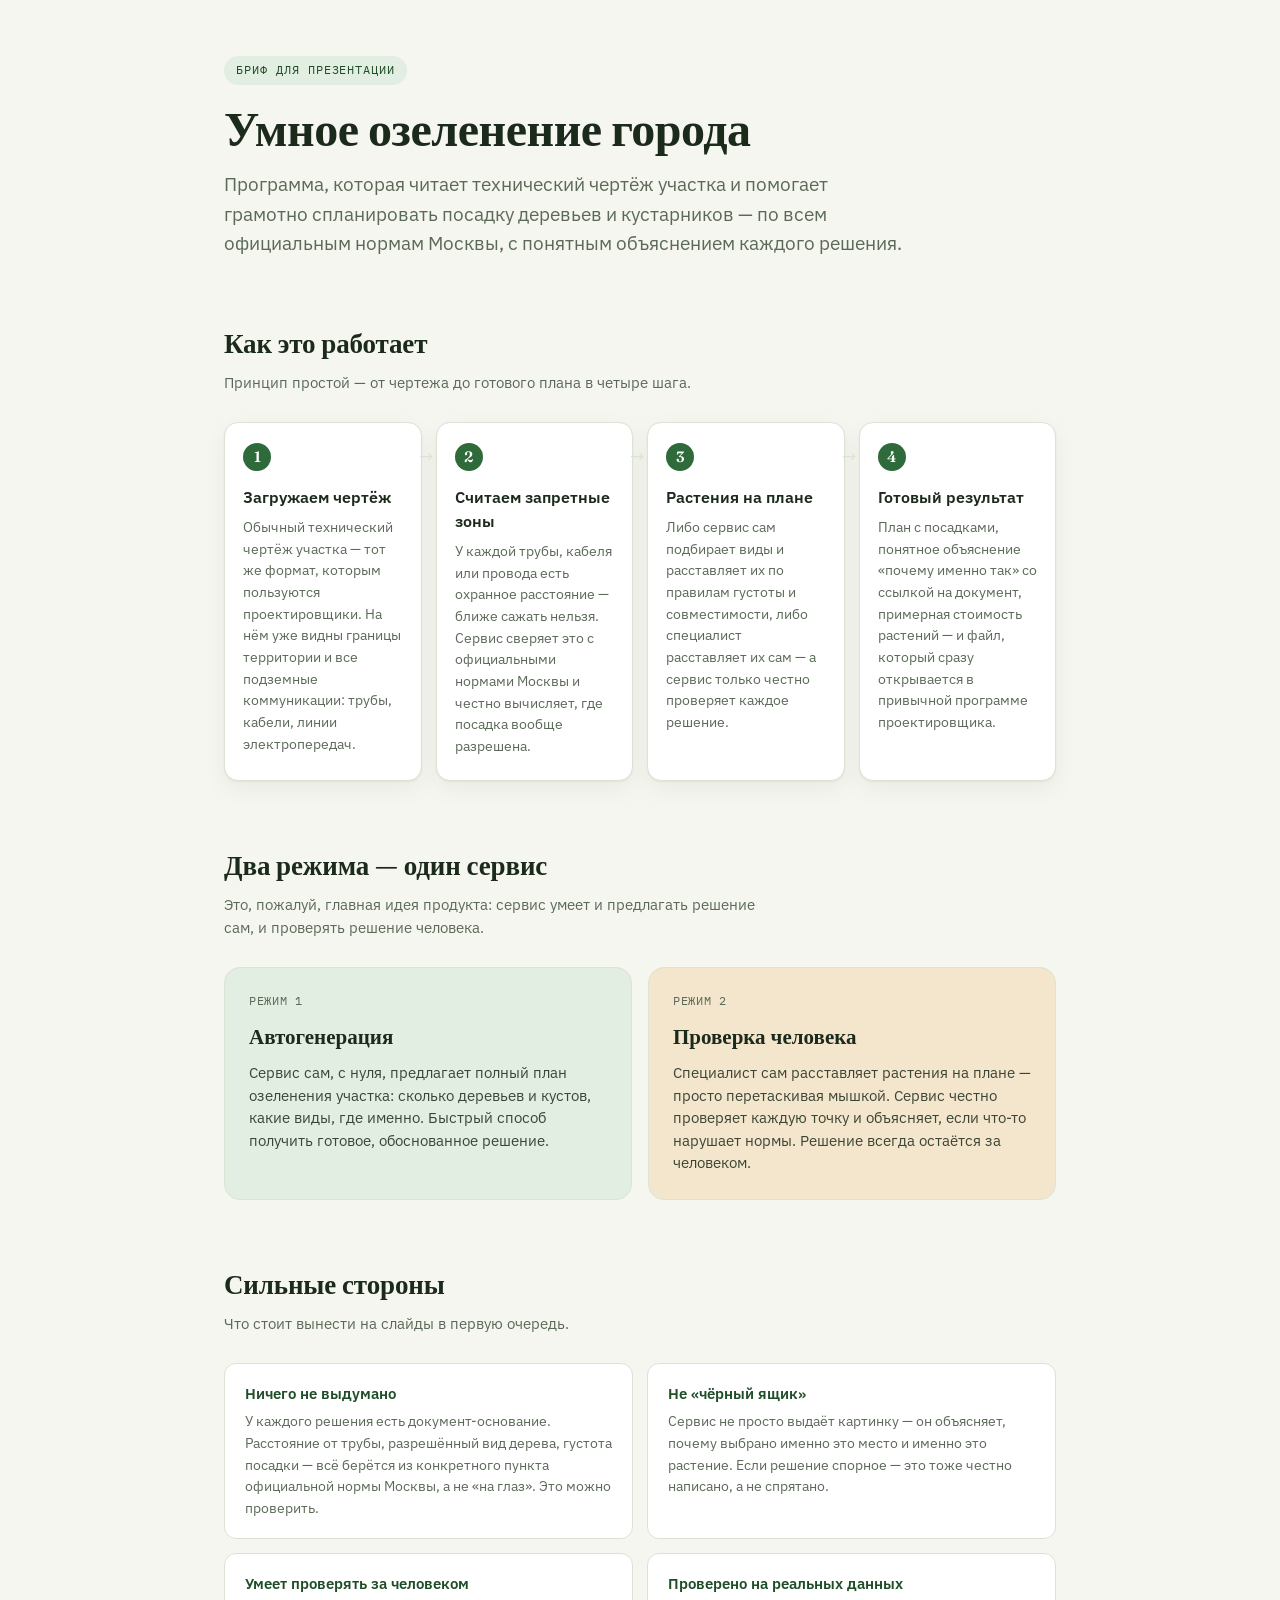
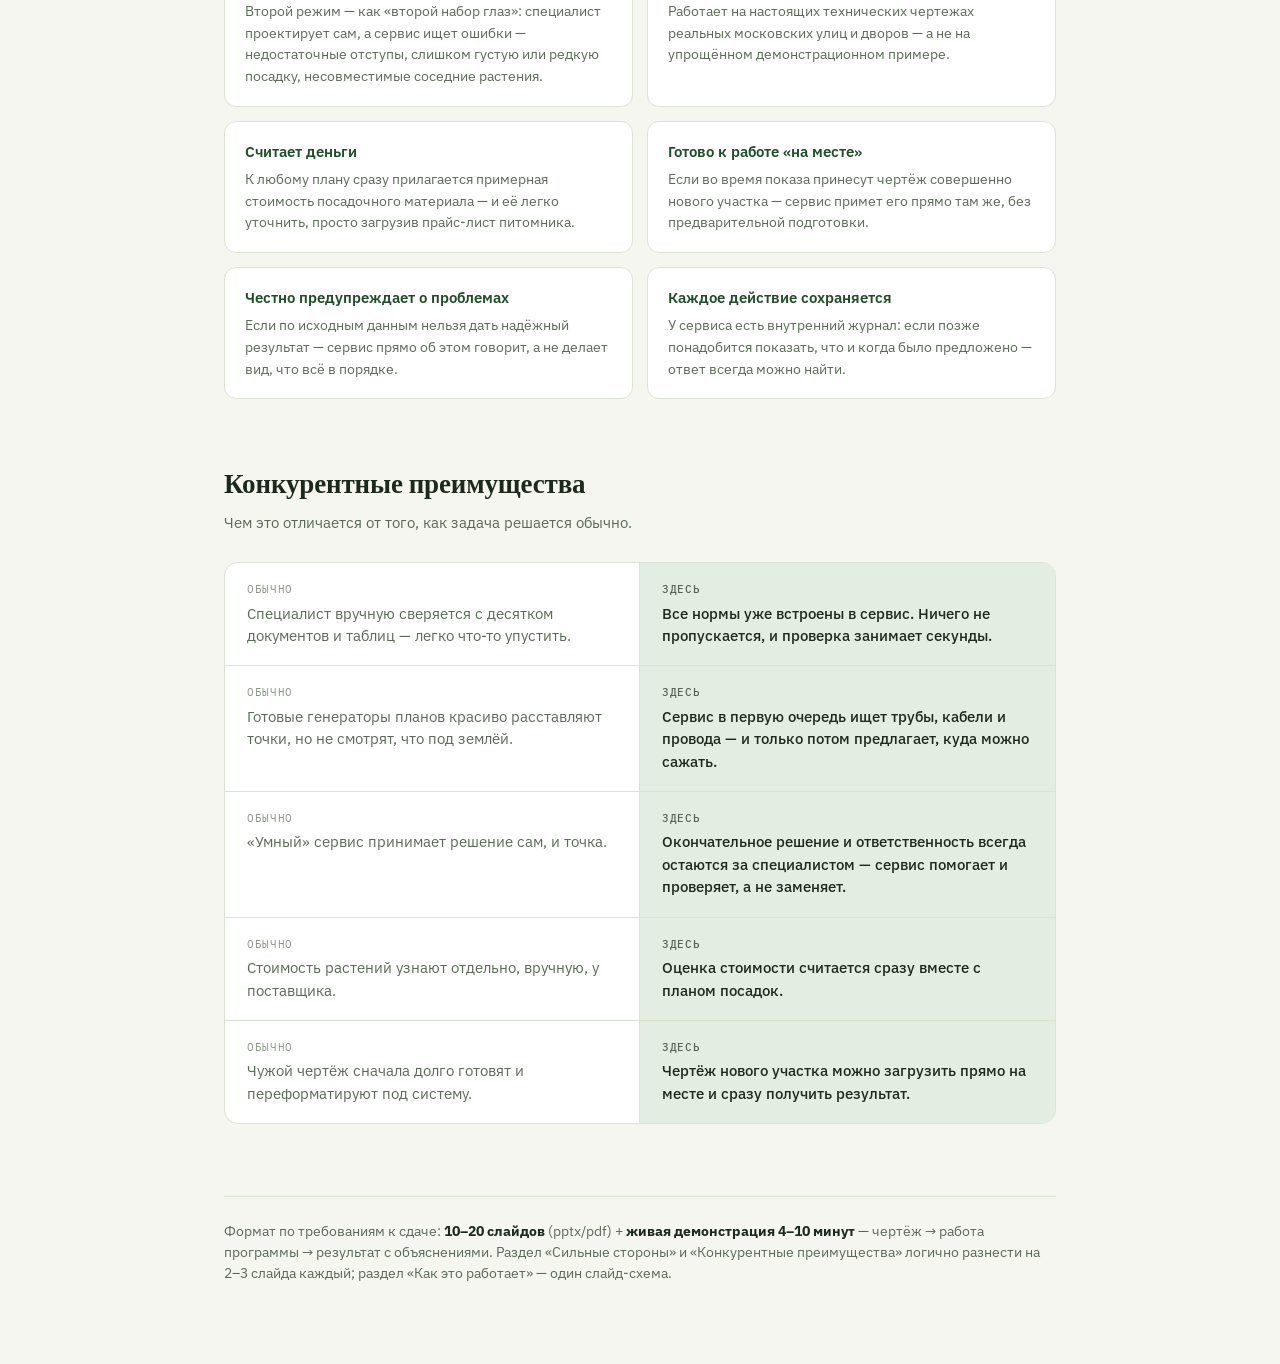
==== docs/presentation_brief.html @ 8292f6bd "Initial commit: сервис автоматического озеленения территории (кейс ДПиООС) Полный пайплайн Service A" ====
<!doctype html>
<html lang="ru">
<head>
<meta charset="utf-8" />
<meta name="viewport" content="width=device-width, initial-scale=1" />
<title>Умное озеленение — бриф для презентации</title>
<style>
  @import url('https://fonts.googleapis.com/css2?family=Fraunces:opsz,wght@9..144,500;9..144,600;9..144,680&family=IBM+Plex+Sans:wght@400;500;600&family=IBM+Plex+Mono:wght@500&display=swap');

  :root {
    --bg: #f5f6ef;
    --surface: #ffffff;
    --surface-2: #eef1e6;
    --ink: #1c2a1c;
    --muted: #5b6a58;
    --border: #dbe3d3;
    --accent: #2f6b3a;
    --accent-dark: #1f4d28;
    --accent-soft: #e2eee1;
    --gold: #9c6b12;
    --gold-soft: #f3e6cc;
    --bad: #8a3b2c;
    --shadow: 0 1px 2px rgba(28,42,28,0.06), 0 8px 24px rgba(28,42,28,0.05);
  }

  @media (prefers-color-scheme: dark) {
    :root:not([data-theme="light"]) {
      --bg: #12170f;
      --surface: #1a2117;
      --surface-2: #202a1c;
      --ink: #eaeee3;
      --muted: #a3af9b;
      --border: #2c3627;
      --accent: #6bb076;
      --accent-dark: #8ecb96;
      --accent-soft: #23301f;
      --gold: #d9ac52;
      --gold-soft: #2e2716;
      --bad: #d98b78;
      --shadow: 0 1px 2px rgba(0,0,0,0.3), 0 8px 24px rgba(0,0,0,0.25);
    }
  }
  :root[data-theme="dark"] {
    --bg: #12170f;
    --surface: #1a2117;
    --surface-2: #202a1c;
    --ink: #eaeee3;
    --muted: #a3af9b;
    --border: #2c3627;
    --accent: #6bb076;
    --accent-dark: #8ecb96;
    --accent-soft: #23301f;
    --gold: #d9ac52;
    --gold-soft: #2e2716;
    --bad: #d98b78;
    --shadow: 0 1px 2px rgba(0,0,0,0.3), 0 8px 24px rgba(0,0,0,0.25);
  }

  * { box-sizing: border-box; }

  body {
    margin: 0;
    background: var(--bg);
    color: var(--ink);
    font-family: "IBM Plex Sans", -apple-system, "Segoe UI", sans-serif;
    line-height: 1.55;
  }

  .wrap {
    max-width: 880px;
    margin: 0 auto;
    padding: 56px 24px 80px;
  }

  .eyebrow {
    display: inline-block;
    font-family: "IBM Plex Mono", monospace;
    font-size: 12px;
    letter-spacing: 0.08em;
    text-transform: uppercase;
    color: var(--accent-dark);
    background: var(--accent-soft);
    padding: 5px 12px;
    border-radius: 999px;
    margin-bottom: 18px;
  }

  h1 {
    font-family: "Fraunces", Georgia, serif;
    font-weight: 680;
    font-size: clamp(34px, 5vw, 48px);
    line-height: 1.08;
    margin: 0 0 16px;
    text-wrap: balance;
    letter-spacing: -0.01em;
  }

  .lede {
    font-size: 19px;
    color: var(--muted);
    max-width: 62ch;
    margin: 0 0 8px;
  }

  h2 {
    font-family: "Fraunces", Georgia, serif;
    font-weight: 640;
    font-size: 27px;
    margin: 0 0 6px;
    letter-spacing: -0.005em;
  }

  .section {
    margin-top: 64px;
  }

  .section-note {
    color: var(--muted);
    font-size: 15px;
    max-width: 60ch;
    margin: 0 0 28px;
  }

  /* ---- Принцип работы: шаги ---- */
  .steps {
    display: grid;
    grid-template-columns: repeat(4, 1fr);
    gap: 14px;
  }
  @media (max-width: 720px) {
    .steps { grid-template-columns: 1fr; }
  }

  .step {
    background: var(--surface);
    border: 1px solid var(--border);
    border-radius: 14px;
    padding: 20px 18px 22px;
    box-shadow: var(--shadow);
    position: relative;
  }

  .step-num {
    font-family: "Fraunces", Georgia, serif;
    font-weight: 600;
    font-size: 15px;
    color: var(--surface);
    background: var(--accent);
    width: 28px;
    height: 28px;
    border-radius: 50%;
    display: flex;
    align-items: center;
    justify-content: center;
    margin-bottom: 14px;
  }

  .step h3 {
    font-family: "IBM Plex Sans", sans-serif;
    font-weight: 600;
    font-size: 15.5px;
    margin: 0 0 8px;
  }

  .step p {
    font-size: 14px;
    color: var(--muted);
    margin: 0;
  }

  @media (min-width: 721px) {
    .steps { position: relative; }
    .step:not(:last-child)::after {
      content: "→";
      position: absolute;
      right: -13px;
      top: 20px;
      color: var(--border);
      font-size: 18px;
      z-index: 1;
    }
  }

  /* ---- Два режима ---- */
  .modes {
    display: grid;
    grid-template-columns: 1fr 1fr;
    gap: 16px;
  }
  @media (max-width: 640px) {
    .modes { grid-template-columns: 1fr; }
  }
  .mode-card {
    border-radius: 16px;
    padding: 24px;
    border: 1px solid var(--border);
  }
  .mode-card.auto {
    background: var(--accent-soft);
  }
  .mode-card.manual {
    background: var(--gold-soft);
  }
  .mode-tag {
    font-family: "IBM Plex Mono", monospace;
    font-size: 11.5px;
    text-transform: uppercase;
    letter-spacing: 0.06em;
    color: var(--muted);
    margin-bottom: 10px;
    display: block;
  }
  .mode-card h3 {
    font-family: "Fraunces", Georgia, serif;
    font-size: 21px;
    font-weight: 620;
    margin: 0 0 10px;
  }
  .mode-card p {
    font-size: 14.5px;
    color: var(--ink);
    margin: 0;
    opacity: 0.85;
  }

  /* ---- Сильные стороны ---- */
  .strengths {
    display: grid;
    grid-template-columns: 1fr 1fr;
    gap: 14px;
  }
  @media (max-width: 640px) {
    .strengths { grid-template-columns: 1fr; }
  }
  .strength {
    background: var(--surface);
    border: 1px solid var(--border);
    border-radius: 12px;
    padding: 18px 20px;
  }
  .strength h4 {
    font-size: 15px;
    font-weight: 600;
    margin: 0 0 6px;
    color: var(--accent-dark);
  }
  .strength p {
    font-size: 14px;
    color: var(--muted);
    margin: 0;
  }

  /* ---- Конкурентные преимущества ---- */
  .compare {
    border: 1px solid var(--border);
    border-radius: 14px;
    overflow: hidden;
    background: var(--surface);
  }
  .compare-row {
    display: grid;
    grid-template-columns: 1fr 1fr;
  }
  @media (max-width: 640px) {
    .compare-row { grid-template-columns: 1fr; }
  }
  .compare-row:not(:last-child) {
    border-bottom: 1px solid var(--border);
  }
  .compare-cell {
    padding: 18px 22px;
    font-size: 14.5px;
  }
  .compare-cell.usual {
    color: var(--muted);
    border-right: 1px solid var(--border);
  }
  @media (max-width: 640px) {
    .compare-cell.usual { border-right: none; border-bottom: 1px solid var(--border); }
  }
  .compare-cell.ours {
    color: var(--ink);
    background: var(--accent-soft);
    font-weight: 500;
  }
  .compare-label {
    font-family: "IBM Plex Mono", monospace;
    font-size: 10.5px;
    text-transform: uppercase;
    letter-spacing: 0.06em;
    display: block;
    margin-bottom: 5px;
    opacity: 0.7;
  }

  /* ---- Footer ---- */
  .footer {
    margin-top: 72px;
    padding-top: 24px;
    border-top: 1px solid var(--border);
    font-size: 13.5px;
    color: var(--muted);
  }
  .footer strong { color: var(--ink); }
</style>
</head>
<body>

<div class="wrap">

  <span class="eyebrow">Бриф для презентации</span>
  <h1>Умное озеленение города</h1>
  <p class="lede">Программа, которая читает технический чертёж участка и помогает грамотно спланировать посадку деревьев и кустарников — по всем официальным нормам Москвы, с понятным объяснением каждого решения.</p>

  <div class="section">
    <h2>Как это работает</h2>
    <p class="section-note">Принцип простой — от чертежа до готового плана в четыре шага.</p>
    <div class="steps">
      <div class="step">
        <div class="step-num">1</div>
        <h3>Загружаем чертёж</h3>
        <p>Обычный технический чертёж участка — тот же формат, которым пользуются проектировщики. На нём уже видны границы территории и все подземные коммуникации: трубы, кабели, линии электропередач.</p>
      </div>
      <div class="step">
        <div class="step-num">2</div>
        <h3>Считаем запретные зоны</h3>
        <p>У каждой трубы, кабеля или провода есть охранное расстояние — ближе сажать нельзя. Сервис сверяет это с официальными нормами Москвы и честно вычисляет, где посадка вообще разрешена.</p>
      </div>
      <div class="step">
        <div class="step-num">3</div>
        <h3>Растения на плане</h3>
        <p>Либо сервис сам подбирает виды и расставляет их по правилам густоты и совместимости, либо специалист расставляет их сам — а сервис только честно проверяет каждое решение.</p>
      </div>
      <div class="step">
        <div class="step-num">4</div>
        <h3>Готовый результат</h3>
        <p>План с посадками, понятное объяснение «почему именно так» со ссылкой на документ, примерная стоимость растений — и файл, который сразу открывается в привычной программе проектировщика.</p>
      </div>
    </div>
  </div>

  <div class="section">
    <h2>Два режима — один сервис</h2>
    <p class="section-note">Это, пожалуй, главная идея продукта: сервис умеет и предлагать решение сам, и проверять решение человека.</p>
    <div class="modes">
      <div class="mode-card auto">
        <span class="mode-tag">Режим 1</span>
        <h3>Автогенерация</h3>
        <p>Сервис сам, с нуля, предлагает полный план озеленения участка: сколько деревьев и кустов, какие виды, где именно. Быстрый способ получить готовое, обоснованное решение.</p>
      </div>
      <div class="mode-card manual">
        <span class="mode-tag">Режим 2</span>
        <h3>Проверка человека</h3>
        <p>Специалист сам расставляет растения на плане — просто перетаскивая мышкой. Сервис честно проверяет каждую точку и объясняет, если что-то нарушает нормы. Решение всегда остаётся за человеком.</p>
      </div>
    </div>
  </div>

  <div class="section">
    <h2>Сильные стороны</h2>
    <p class="section-note">Что стоит вынести на слайды в первую очередь.</p>
    <div class="strengths">
      <div class="strength">
        <h4>Ничего не выдумано</h4>
        <p>У каждого решения есть документ-основание. Расстояние от трубы, разрешённый вид дерева, густота посадки — всё берётся из конкретного пункта официальной нормы Москвы, а не «на глаз». Это можно проверить.</p>
      </div>
      <div class="strength">
        <h4>Не «чёрный ящик»</h4>
        <p>Сервис не просто выдаёт картинку — он объясняет, почему выбрано именно это место и именно это растение. Если решение спорное — это тоже честно написано, а не спрятано.</p>
      </div>
      <div class="strength">
        <h4>Умеет проверять за человеком</h4>
        <p>Второй режим — как «второй набор глаз»: специалист проектирует сам, а сервис ищет ошибки — недостаточные отступы, слишком густую или редкую посадку, несовместимые соседние растения.</p>
      </div>
      <div class="strength">
        <h4>Проверено на реальных данных</h4>
        <p>Работает на настоящих технических чертежах реальных московских улиц и дворов — а не на упрощённом демонстрационном примере.</p>
      </div>
      <div class="strength">
        <h4>Считает деньги</h4>
        <p>К любому плану сразу прилагается примерная стоимость посадочного материала — и её легко уточнить, просто загрузив прайс-лист питомника.</p>
      </div>
      <div class="strength">
        <h4>Готово к работе «на месте»</h4>
        <p>Если во время показа принесут чертёж совершенно нового участка — сервис примет его прямо там же, без предварительной подготовки.</p>
      </div>
      <div class="strength">
        <h4>Честно предупреждает о проблемах</h4>
        <p>Если по исходным данным нельзя дать надёжный результат — сервис прямо об этом говорит, а не делает вид, что всё в порядке.</p>
      </div>
      <div class="strength">
        <h4>Каждое действие сохраняется</h4>
        <p>У сервиса есть внутренний журнал: если позже понадобится показать, что и когда было предложено — ответ всегда можно найти.</p>
      </div>
    </div>
  </div>

  <div class="section">
    <h2>Конкурентные преимущества</h2>
    <p class="section-note">Чем это отличается от того, как задача решается обычно.</p>
    <div class="compare">
      <div class="compare-row">
        <div class="compare-cell usual"><span class="compare-label">Обычно</span>Специалист вручную сверяется с десятком документов и таблиц — легко что-то упустить.</div>
        <div class="compare-cell ours"><span class="compare-label">Здесь</span>Все нормы уже встроены в сервис. Ничего не пропускается, и проверка занимает секунды.</div>
      </div>
      <div class="compare-row">
        <div class="compare-cell usual"><span class="compare-label">Обычно</span>Готовые генераторы планов красиво расставляют точки, но не смотрят, что под землёй.</div>
        <div class="compare-cell ours"><span class="compare-label">Здесь</span>Сервис в первую очередь ищет трубы, кабели и провода — и только потом предлагает, куда можно сажать.</div>
      </div>
      <div class="compare-row">
        <div class="compare-cell usual"><span class="compare-label">Обычно</span>«Умный» сервис принимает решение сам, и точка.</div>
        <div class="compare-cell ours"><span class="compare-label">Здесь</span>Окончательное решение и ответственность всегда остаются за специалистом — сервис помогает и проверяет, а не заменяет.</div>
      </div>
      <div class="compare-row">
        <div class="compare-cell usual"><span class="compare-label">Обычно</span>Стоимость растений узнают отдельно, вручную, у поставщика.</div>
        <div class="compare-cell ours"><span class="compare-label">Здесь</span>Оценка стоимости считается сразу вместе с планом посадок.</div>
      </div>
      <div class="compare-row">
        <div class="compare-cell usual"><span class="compare-label">Обычно</span>Чужой чертёж сначала долго готовят и переформатируют под систему.</div>
        <div class="compare-cell ours"><span class="compare-label">Здесь</span>Чертёж нового участка можно загрузить прямо на месте и сразу получить результат.</div>
      </div>
    </div>
  </div>

  <div class="footer">
    Формат по требованиям к сдаче: <strong>10–20 слайдов</strong> (pptx/pdf) + <strong>живая демонстрация 4–10 минут</strong> — чертёж → работа программы → результат с объяснениями. Раздел «Сильные стороны» и «Конкурентные преимущества» логично разнести на 2–3 слайда каждый; раздел «Как это работает» — один слайд-схема.
  </div>

</div>
</body>
</html>
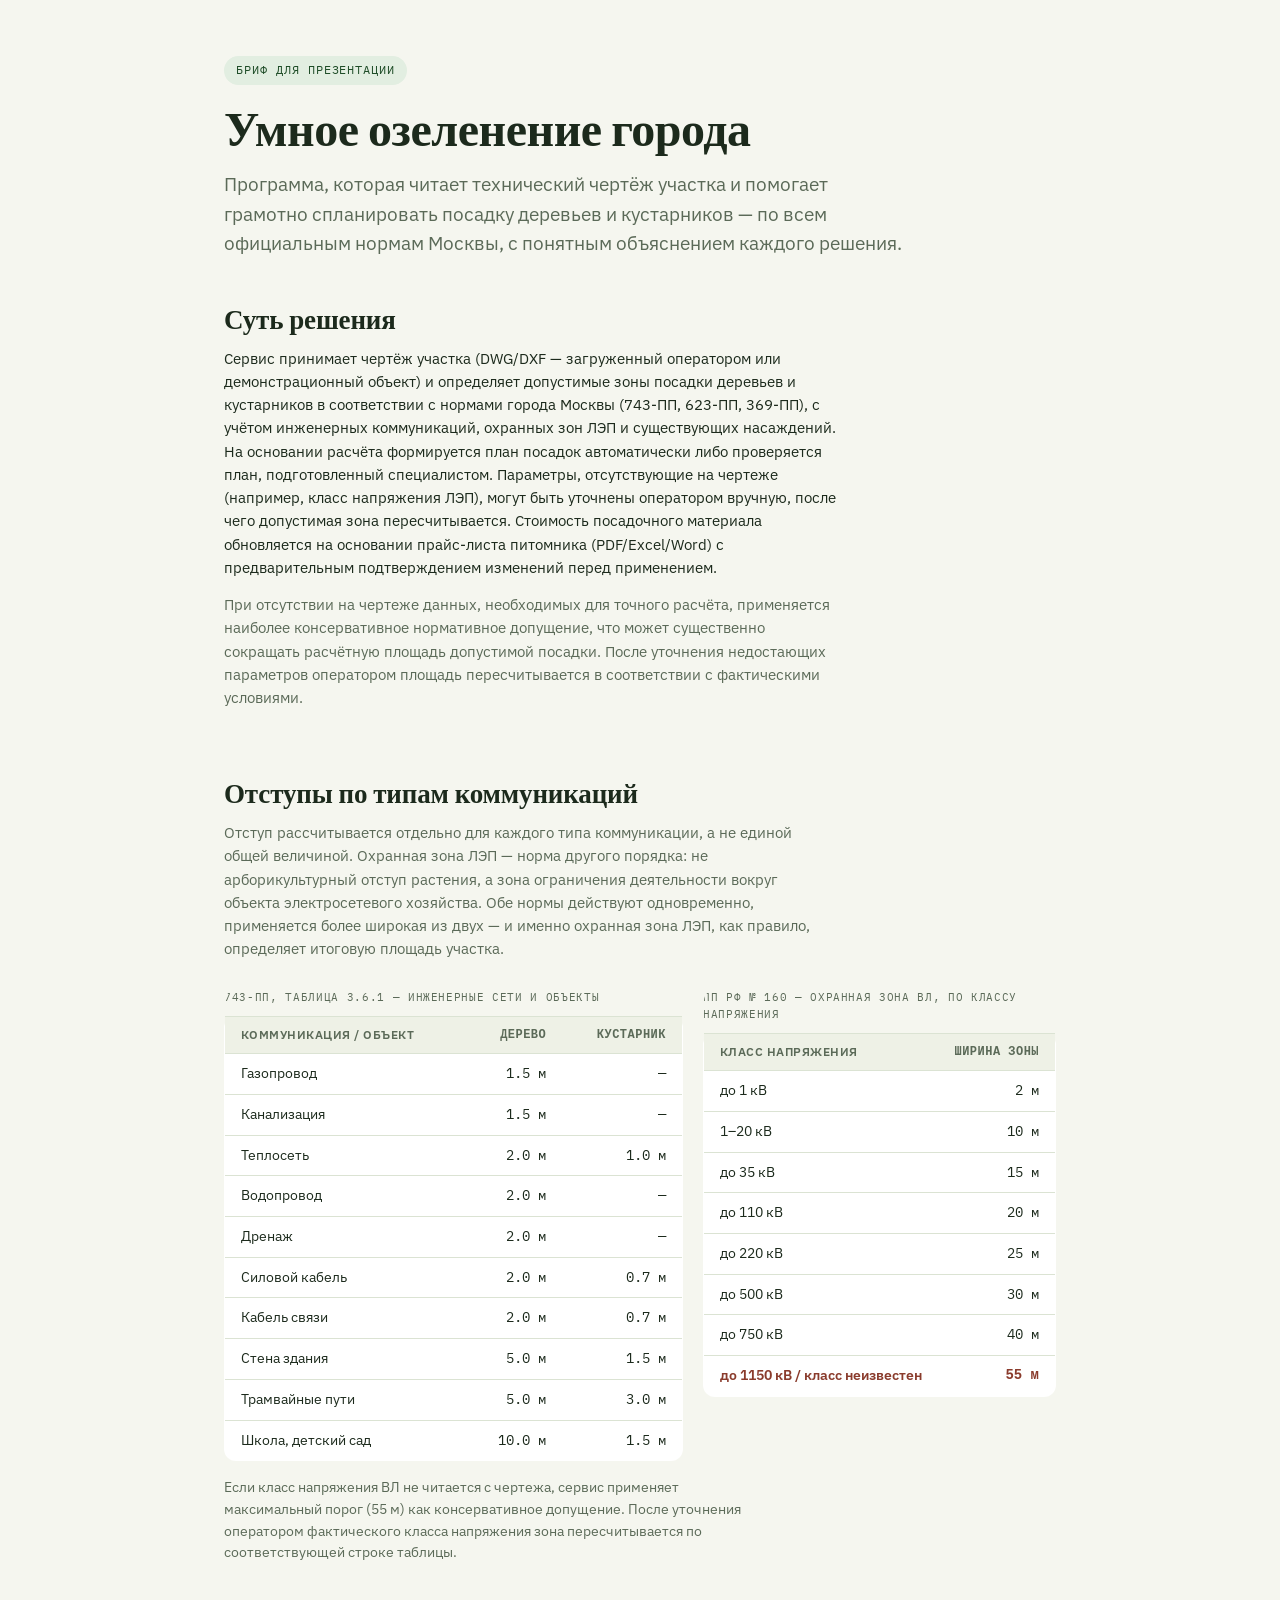
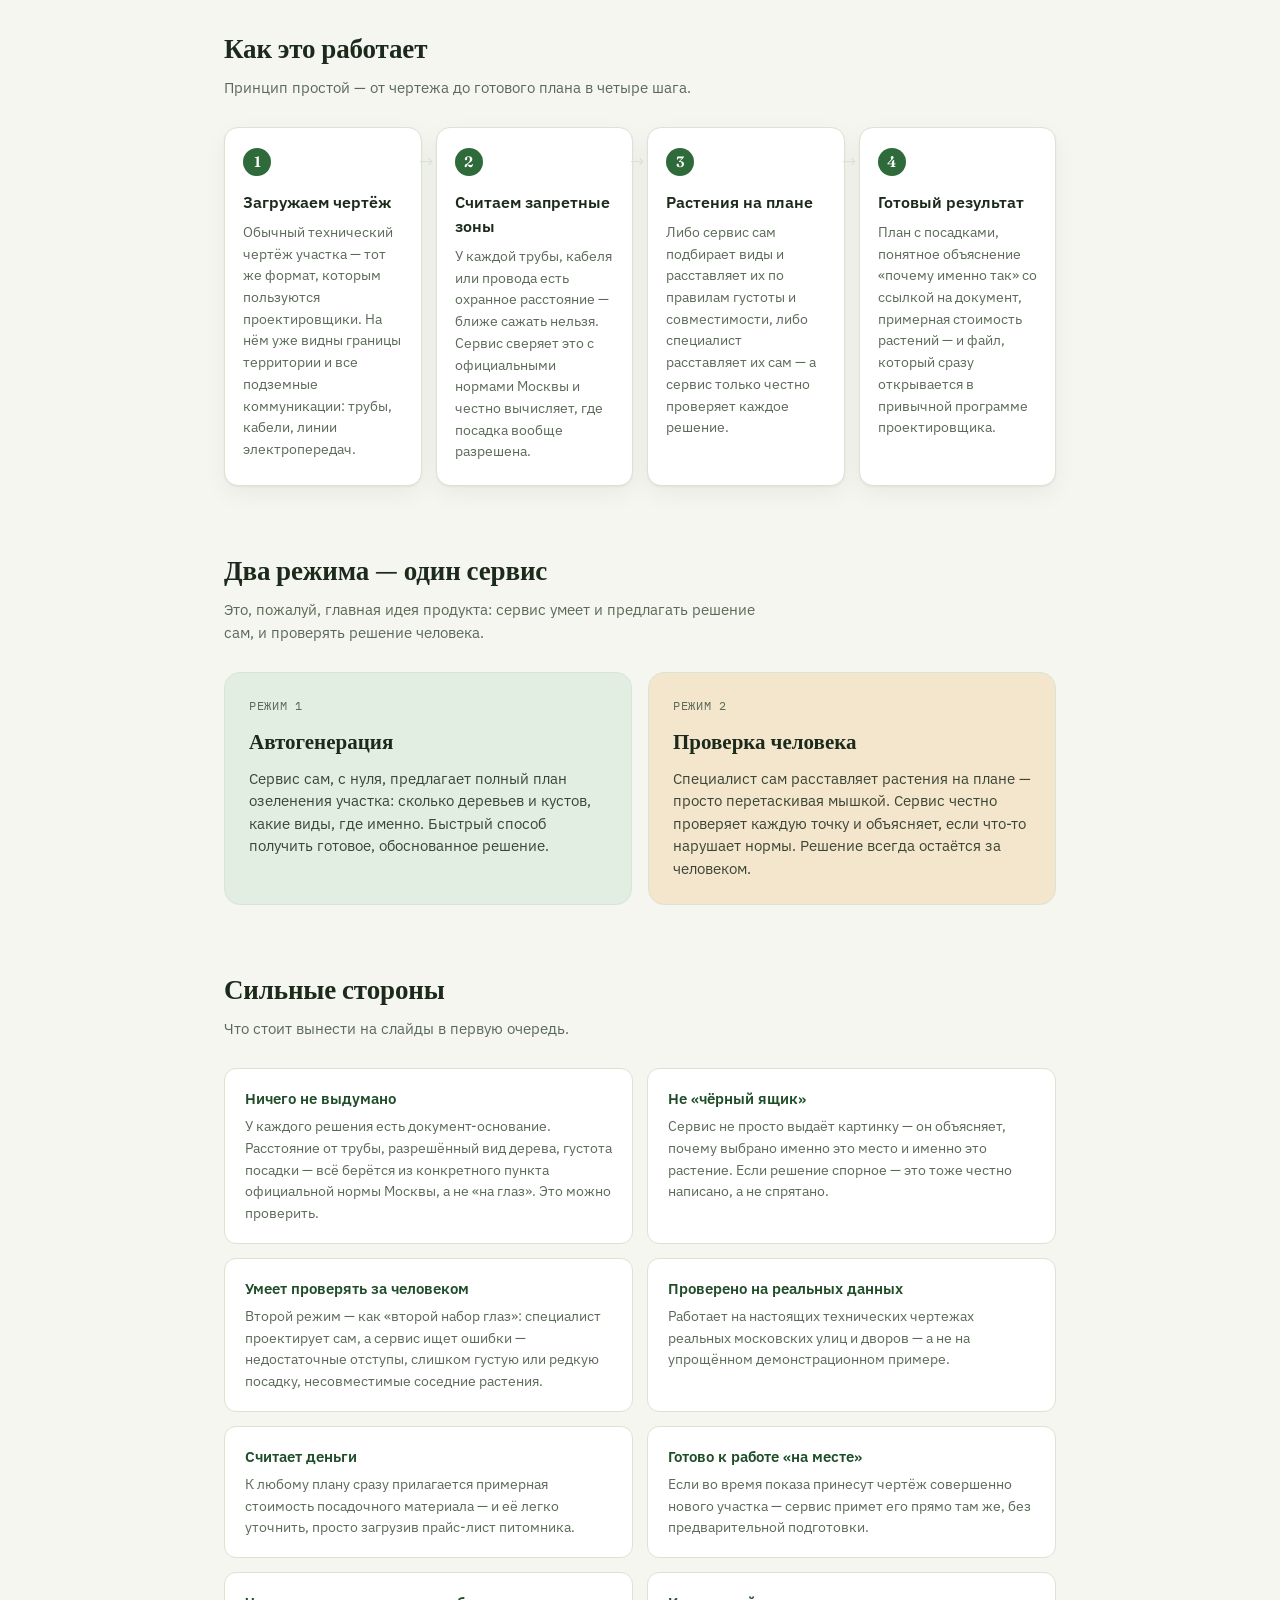
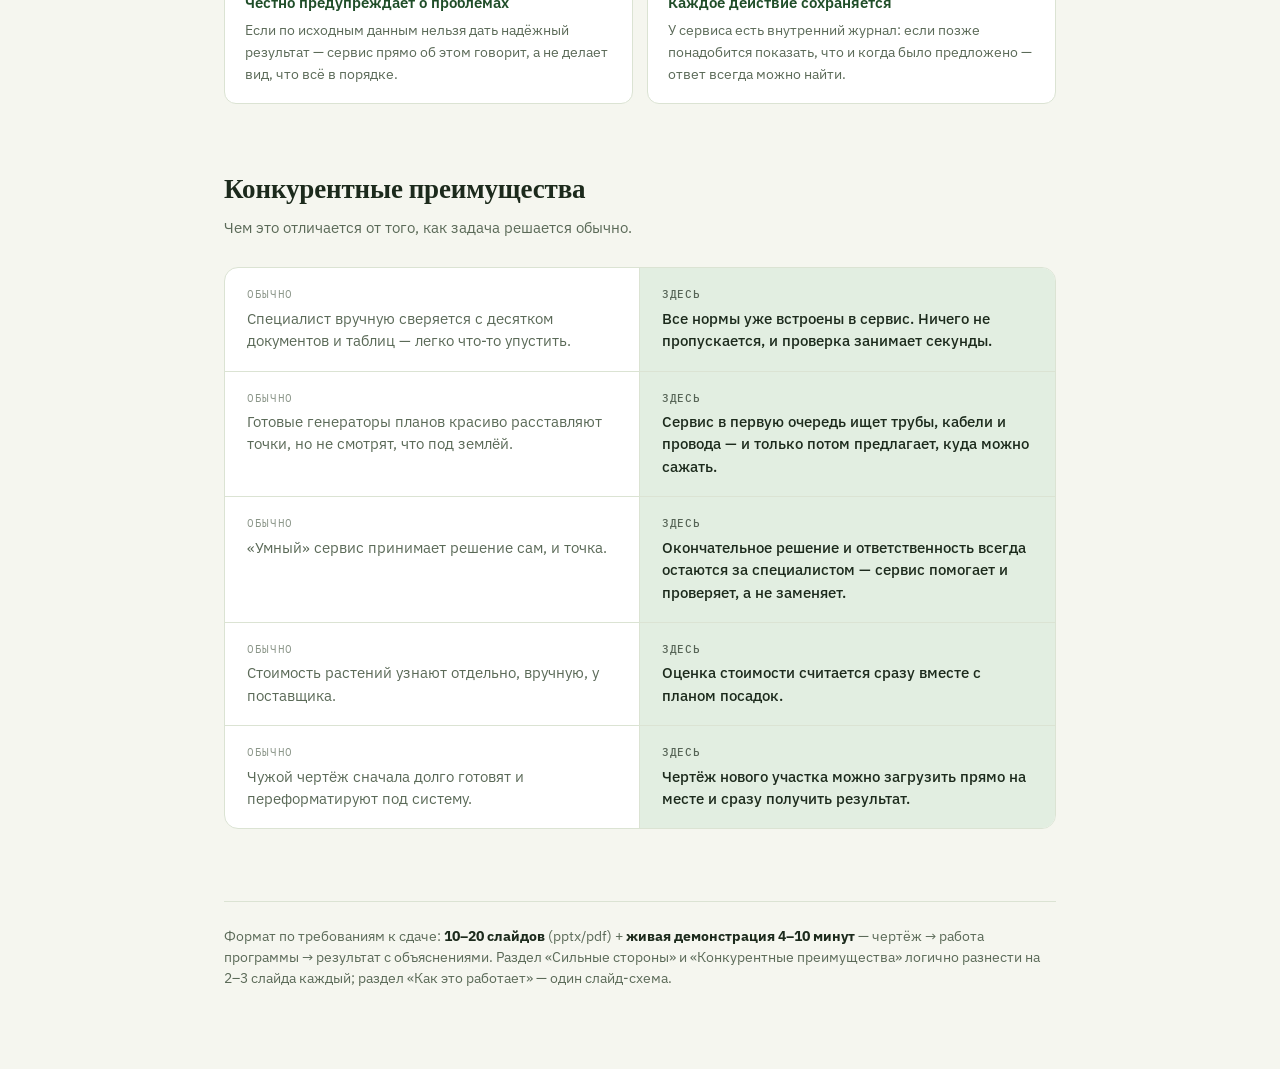
==== commit 21c392d8: "fix: адаптивный список категорий/объектов в шапке (перенос, зазор, ширина) Нативный <select> обрезал" ====
--- a/docs/presentation_brief.html
+++ b/docs/presentation_brief.html
@@ -302,6 +302,52 @@
     color: var(--muted);
   }
   .footer strong { color: var(--ink); }
+
+  /* ---- Таблицы норм отступов ---- */
+  .tables-row {
+    display: grid;
+    grid-template-columns: 1.3fr 1fr;
+    gap: 20px;
+    align-items: start;
+  }
+  @media (max-width: 720px) {
+    .tables-row { grid-template-columns: 1fr; }
+  }
+  .norms-table {
+    width: 100%;
+    border-collapse: collapse;
+    background: var(--surface);
+    border: 1px solid var(--border);
+    border-radius: 12px;
+    overflow: hidden;
+    font-size: 14px;
+  }
+  .norms-table caption {
+    caption-side: top;
+    text-align: left;
+    font-family: "IBM Plex Mono", monospace;
+    font-size: 11px;
+    text-transform: uppercase;
+    letter-spacing: 0.06em;
+    color: var(--muted);
+    padding: 0 0 10px;
+  }
+  .norms-table th, .norms-table td {
+    padding: 9px 16px;
+    text-align: left;
+    border-bottom: 1px solid var(--border);
+  }
+  .norms-table th {
+    font-weight: 600;
+    color: var(--muted);
+    font-size: 12px;
+    text-transform: uppercase;
+    letter-spacing: 0.04em;
+    background: var(--surface-2);
+  }
+  .norms-table tr:last-child td { border-bottom: none; }
+  .norms-table td.num, .norms-table th.num { text-align: right; font-family: "IBM Plex Mono", monospace; }
+  .norms-table.lep tbody tr:last-child td { font-weight: 600; color: var(--bad); }
 </style>
 </head>
 <body>
@@ -311,6 +357,54 @@
   <span class="eyebrow">Бриф для презентации</span>
   <h1>Умное озеленение города</h1>
   <p class="lede">Программа, которая читает технический чертёж участка и помогает грамотно спланировать посадку деревьев и кустарников — по всем официальным нормам Москвы, с понятным объяснением каждого решения.</p>
+
+  <div class="section" style="margin-top: 40px;">
+    <h2>Суть решения</h2>
+    <p style="font-size: 15px; max-width: 68ch; margin: 0 0 14px;">Сервис принимает чертёж участка (DWG/DXF — загруженный оператором или демонстрационный объект) и определяет допустимые зоны посадки деревьев и кустарников в соответствии с нормами города Москвы (743-ПП, 623-ПП, 369-ПП), с учётом инженерных коммуникаций, охранных зон ЛЭП и существующих насаждений. На основании расчёта формируется план посадок автоматически либо проверяется план, подготовленный специалистом. Параметры, отсутствующие на чертеже (например, класс напряжения ЛЭП), могут быть уточнены оператором вручную, после чего допустимая зона пересчитывается. Стоимость посадочного материала обновляется на основании прайс-листа питомника (PDF/Excel/Word) с предварительным подтверждением изменений перед применением.</p>
+    <p style="font-size: 15px; max-width: 68ch; margin: 0; color: var(--muted);">При отсутствии на чертеже данных, необходимых для точного расчёта, применяется наиболее консервативное нормативное допущение, что может существенно сокращать расчётную площадь допустимой посадки. После уточнения недостающих параметров оператором площадь пересчитывается в соответствии с фактическими условиями.</p>
+  </div>
+
+  <div class="section">
+    <h2>Отступы по типам коммуникаций</h2>
+    <p class="section-note" style="max-width: 68ch;">Отступ рассчитывается отдельно для каждого типа коммуникации, а не единой общей величиной. Охранная зона ЛЭП — норма другого порядка: не арборикультурный отступ растения, а зона ограничения деятельности вокруг объекта электросетевого хозяйства. Обе нормы действуют одновременно, применяется более широкая из двух — и именно охранная зона ЛЭП, как правило, определяет итоговую площадь участка.</p>
+    <div class="tables-row">
+      <table class="norms-table">
+        <caption>743-ПП, таблица 3.6.1 — инженерные сети и объекты</caption>
+        <thead>
+          <tr><th>Коммуникация / объект</th><th class="num">Дерево</th><th class="num">Кустарник</th></tr>
+        </thead>
+        <tbody>
+          <tr><td>Газопровод</td><td class="num">1.5 м</td><td class="num">—</td></tr>
+          <tr><td>Канализация</td><td class="num">1.5 м</td><td class="num">—</td></tr>
+          <tr><td>Теплосеть</td><td class="num">2.0 м</td><td class="num">1.0 м</td></tr>
+          <tr><td>Водопровод</td><td class="num">2.0 м</td><td class="num">—</td></tr>
+          <tr><td>Дренаж</td><td class="num">2.0 м</td><td class="num">—</td></tr>
+          <tr><td>Силовой кабель</td><td class="num">2.0 м</td><td class="num">0.7 м</td></tr>
+          <tr><td>Кабель связи</td><td class="num">2.0 м</td><td class="num">0.7 м</td></tr>
+          <tr><td>Стена здания</td><td class="num">5.0 м</td><td class="num">1.5 м</td></tr>
+          <tr><td>Трамвайные пути</td><td class="num">5.0 м</td><td class="num">3.0 м</td></tr>
+          <tr><td>Школа, детский сад</td><td class="num">10.0 м</td><td class="num">1.5 м</td></tr>
+        </tbody>
+      </table>
+      <table class="norms-table lep">
+        <caption>ПП РФ № 160 — охранная зона ВЛ, по классу напряжения</caption>
+        <thead>
+          <tr><th>Класс напряжения</th><th class="num">Ширина зоны</th></tr>
+        </thead>
+        <tbody>
+          <tr><td>до 1 кВ</td><td class="num">2 м</td></tr>
+          <tr><td>1–20 кВ</td><td class="num">10 м</td></tr>
+          <tr><td>до 35 кВ</td><td class="num">15 м</td></tr>
+          <tr><td>до 110 кВ</td><td class="num">20 м</td></tr>
+          <tr><td>до 220 кВ</td><td class="num">25 м</td></tr>
+          <tr><td>до 500 кВ</td><td class="num">30 м</td></tr>
+          <tr><td>до 750 кВ</td><td class="num">40 м</td></tr>
+          <tr><td>до 1150 кВ / класс неизвестен</td><td class="num">55 м</td></tr>
+        </tbody>
+      </table>
+    </div>
+    <p style="font-size: 14px; max-width: 68ch; margin: 16px 0 0; color: var(--muted);">Если класс напряжения ВЛ не читается с чертежа, сервис применяет максимальный порог (55 м) как консервативное допущение. После уточнения оператором фактического класса напряжения зона пересчитывается по соответствующей строке таблицы.</p>
+  </div>
 
   <div class="section">
     <h2>Как это работает</h2>
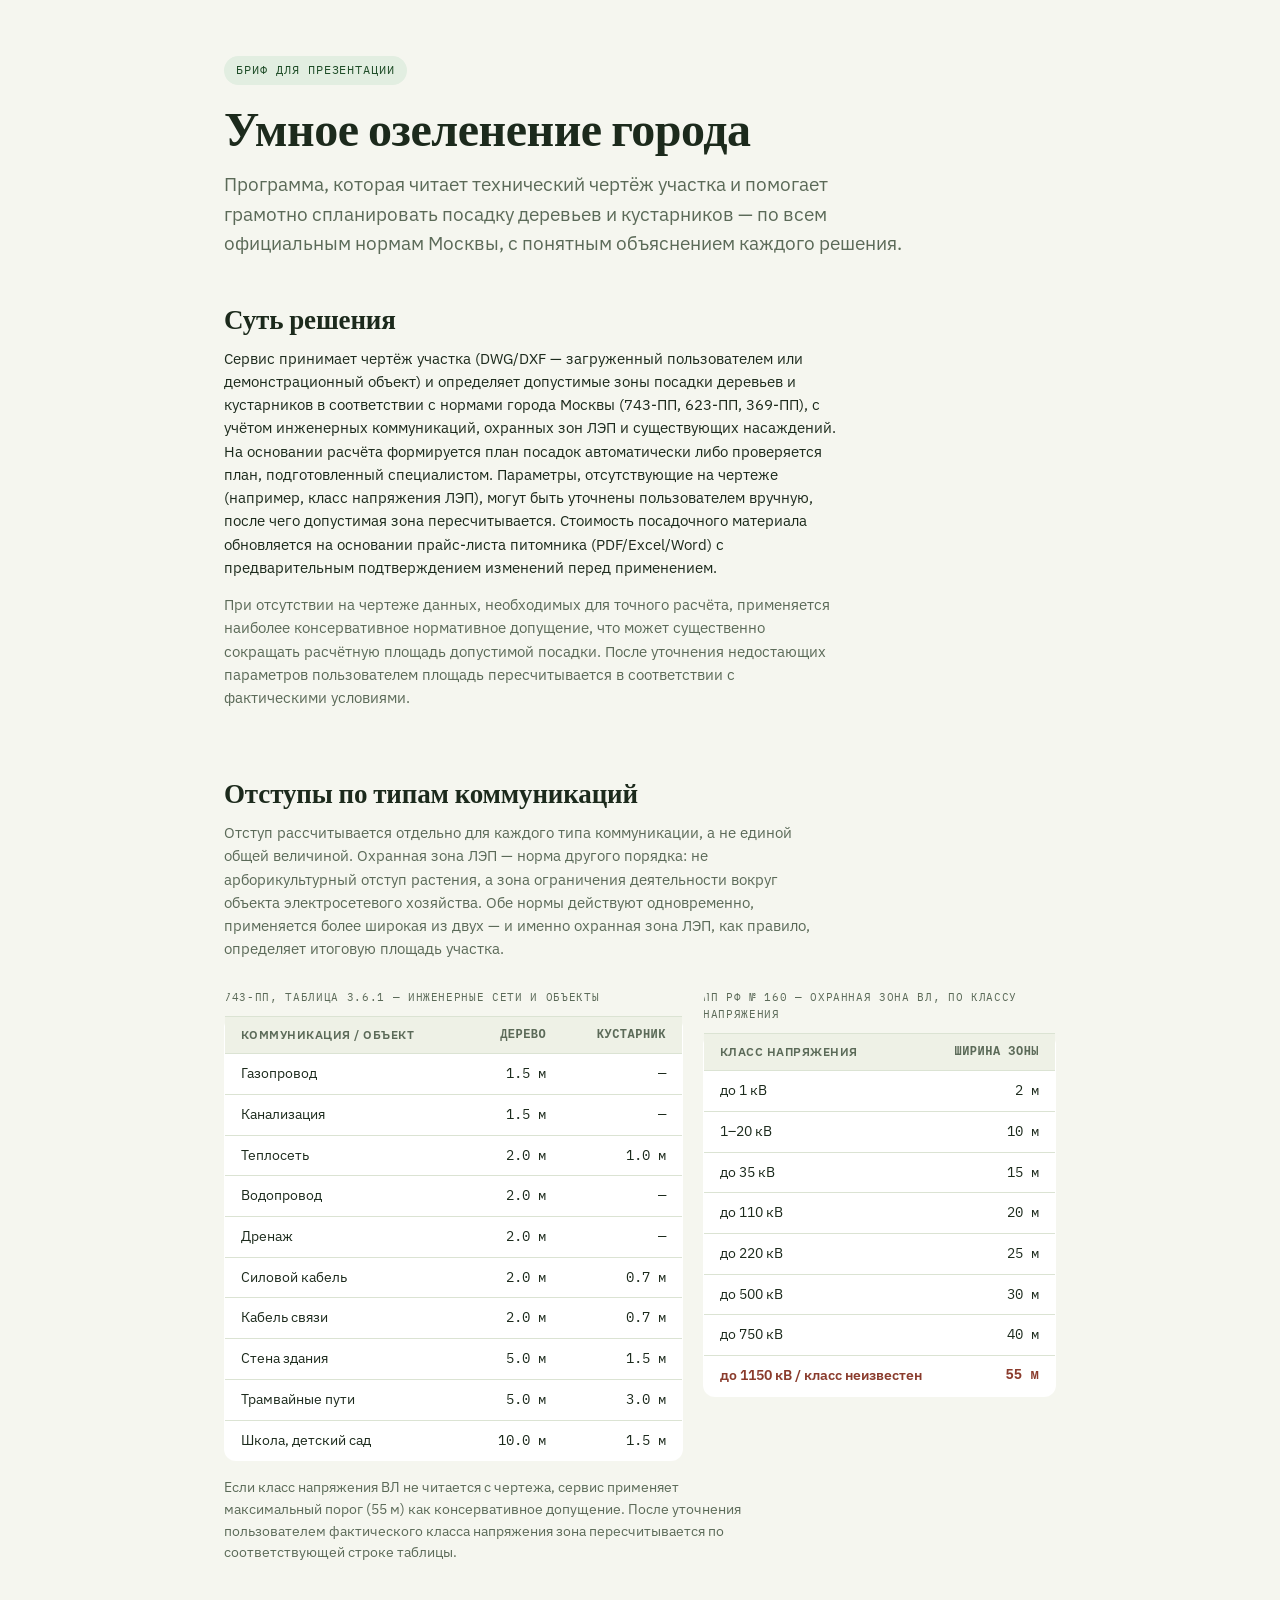
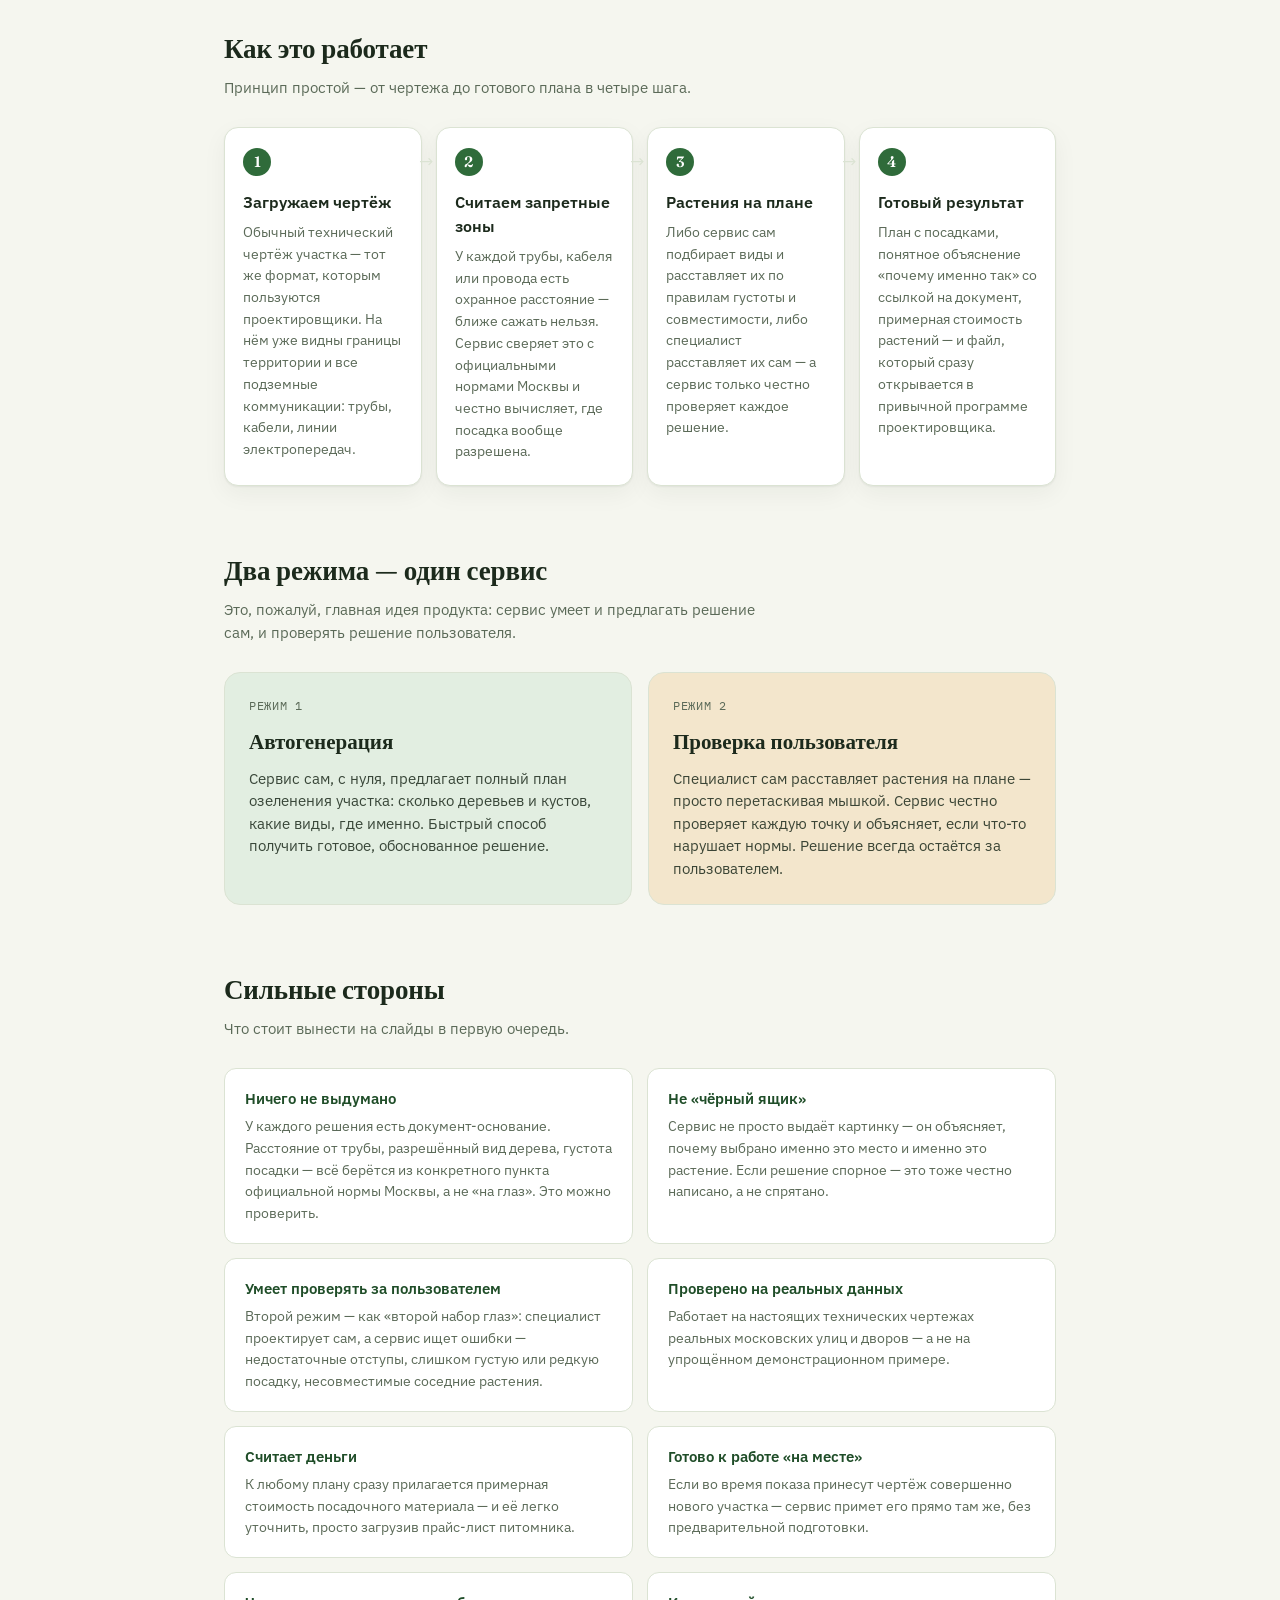
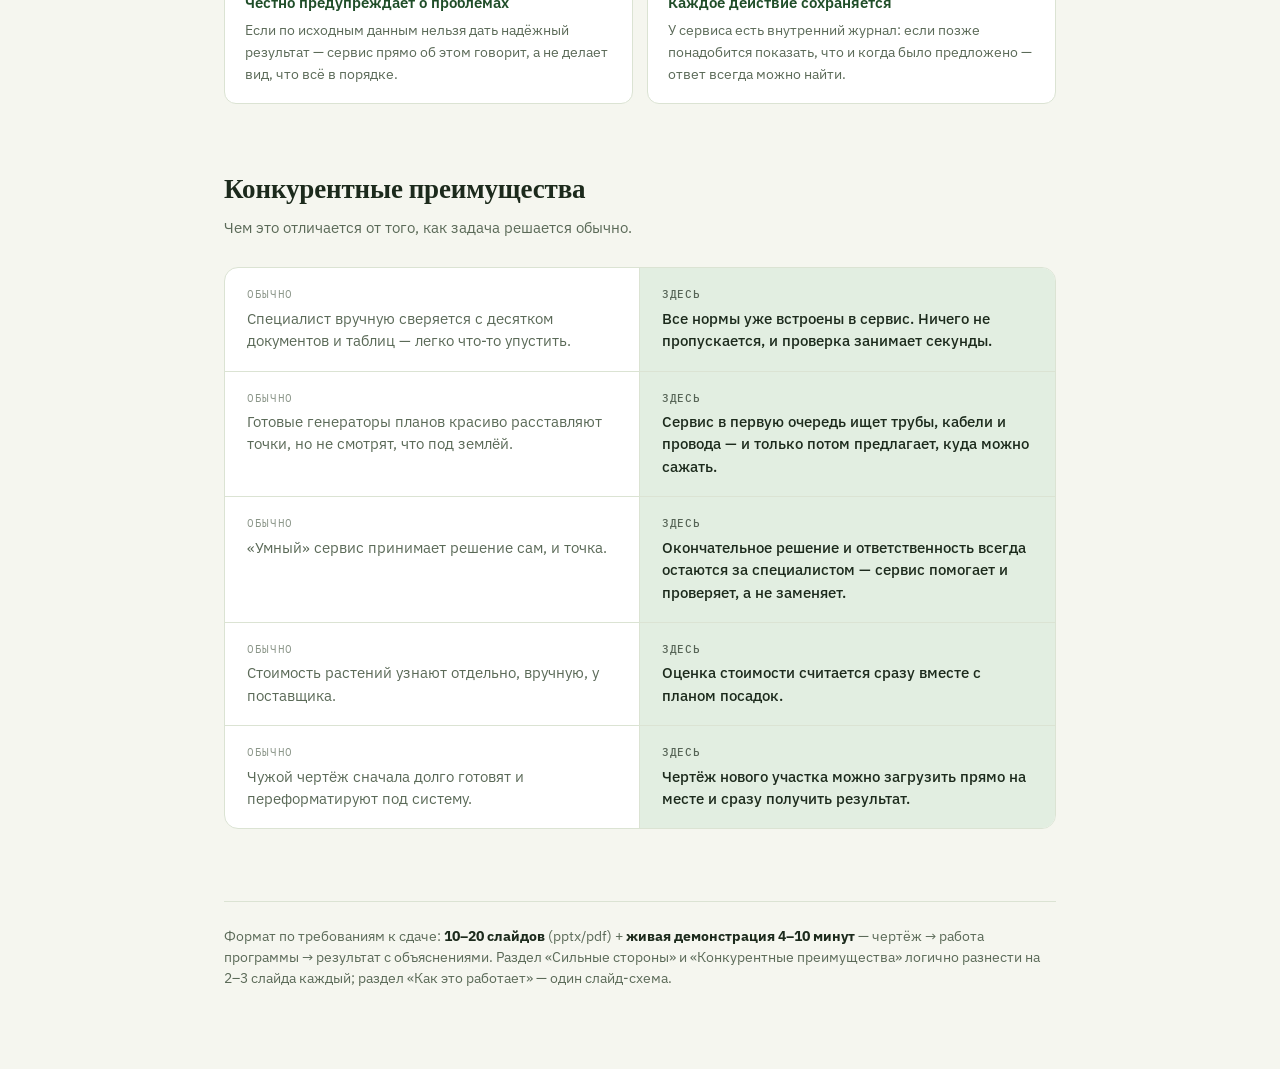
==== commit cc46789c: "docs+text: единый словарь «пользователь», убрана фраза про «человеческое решение» Из отчёта удалена " ====
--- a/docs/presentation_brief.html
+++ b/docs/presentation_brief.html
@@ -360,8 +360,8 @@
 
   <div class="section" style="margin-top: 40px;">
     <h2>Суть решения</h2>
-    <p style="font-size: 15px; max-width: 68ch; margin: 0 0 14px;">Сервис принимает чертёж участка (DWG/DXF — загруженный оператором или демонстрационный объект) и определяет допустимые зоны посадки деревьев и кустарников в соответствии с нормами города Москвы (743-ПП, 623-ПП, 369-ПП), с учётом инженерных коммуникаций, охранных зон ЛЭП и существующих насаждений. На основании расчёта формируется план посадок автоматически либо проверяется план, подготовленный специалистом. Параметры, отсутствующие на чертеже (например, класс напряжения ЛЭП), могут быть уточнены оператором вручную, после чего допустимая зона пересчитывается. Стоимость посадочного материала обновляется на основании прайс-листа питомника (PDF/Excel/Word) с предварительным подтверждением изменений перед применением.</p>
-    <p style="font-size: 15px; max-width: 68ch; margin: 0; color: var(--muted);">При отсутствии на чертеже данных, необходимых для точного расчёта, применяется наиболее консервативное нормативное допущение, что может существенно сокращать расчётную площадь допустимой посадки. После уточнения недостающих параметров оператором площадь пересчитывается в соответствии с фактическими условиями.</p>
+    <p style="font-size: 15px; max-width: 68ch; margin: 0 0 14px;">Сервис принимает чертёж участка (DWG/DXF — загруженный пользователем или демонстрационный объект) и определяет допустимые зоны посадки деревьев и кустарников в соответствии с нормами города Москвы (743-ПП, 623-ПП, 369-ПП), с учётом инженерных коммуникаций, охранных зон ЛЭП и существующих насаждений. На основании расчёта формируется план посадок автоматически либо проверяется план, подготовленный специалистом. Параметры, отсутствующие на чертеже (например, класс напряжения ЛЭП), могут быть уточнены пользователем вручную, после чего допустимая зона пересчитывается. Стоимость посадочного материала обновляется на основании прайс-листа питомника (PDF/Excel/Word) с предварительным подтверждением изменений перед применением.</p>
+    <p style="font-size: 15px; max-width: 68ch; margin: 0; color: var(--muted);">При отсутствии на чертеже данных, необходимых для точного расчёта, применяется наиболее консервативное нормативное допущение, что может существенно сокращать расчётную площадь допустимой посадки. После уточнения недостающих параметров пользователем площадь пересчитывается в соответствии с фактическими условиями.</p>
   </div>
 
   <div class="section">
@@ -403,7 +403,7 @@
         </tbody>
       </table>
     </div>
-    <p style="font-size: 14px; max-width: 68ch; margin: 16px 0 0; color: var(--muted);">Если класс напряжения ВЛ не читается с чертежа, сервис применяет максимальный порог (55 м) как консервативное допущение. После уточнения оператором фактического класса напряжения зона пересчитывается по соответствующей строке таблицы.</p>
+    <p style="font-size: 14px; max-width: 68ch; margin: 16px 0 0; color: var(--muted);">Если класс напряжения ВЛ не читается с чертежа, сервис применяет максимальный порог (55 м) как консервативное допущение. После уточнения пользователем фактического класса напряжения зона пересчитывается по соответствующей строке таблицы.</p>
   </div>
 
   <div class="section">
@@ -435,7 +435,7 @@
 
   <div class="section">
     <h2>Два режима — один сервис</h2>
-    <p class="section-note">Это, пожалуй, главная идея продукта: сервис умеет и предлагать решение сам, и проверять решение человека.</p>
+    <p class="section-note">Это, пожалуй, главная идея продукта: сервис умеет и предлагать решение сам, и проверять решение пользователя.</p>
     <div class="modes">
       <div class="mode-card auto">
         <span class="mode-tag">Режим 1</span>
@@ -444,8 +444,8 @@
       </div>
       <div class="mode-card manual">
         <span class="mode-tag">Режим 2</span>
-        <h3>Проверка человека</h3>
-        <p>Специалист сам расставляет растения на плане — просто перетаскивая мышкой. Сервис честно проверяет каждую точку и объясняет, если что-то нарушает нормы. Решение всегда остаётся за человеком.</p>
+        <h3>Проверка пользователя</h3>
+        <p>Специалист сам расставляет растения на плане — просто перетаскивая мышкой. Сервис честно проверяет каждую точку и объясняет, если что-то нарушает нормы. Решение всегда остаётся за пользователем.</p>
       </div>
     </div>
   </div>
@@ -463,7 +463,7 @@
         <p>Сервис не просто выдаёт картинку — он объясняет, почему выбрано именно это место и именно это растение. Если решение спорное — это тоже честно написано, а не спрятано.</p>
       </div>
       <div class="strength">
-        <h4>Умеет проверять за человеком</h4>
+        <h4>Умеет проверять за пользователем</h4>
         <p>Второй режим — как «второй набор глаз»: специалист проектирует сам, а сервис ищет ошибки — недостаточные отступы, слишком густую или редкую посадку, несовместимые соседние растения.</p>
       </div>
       <div class="strength">
